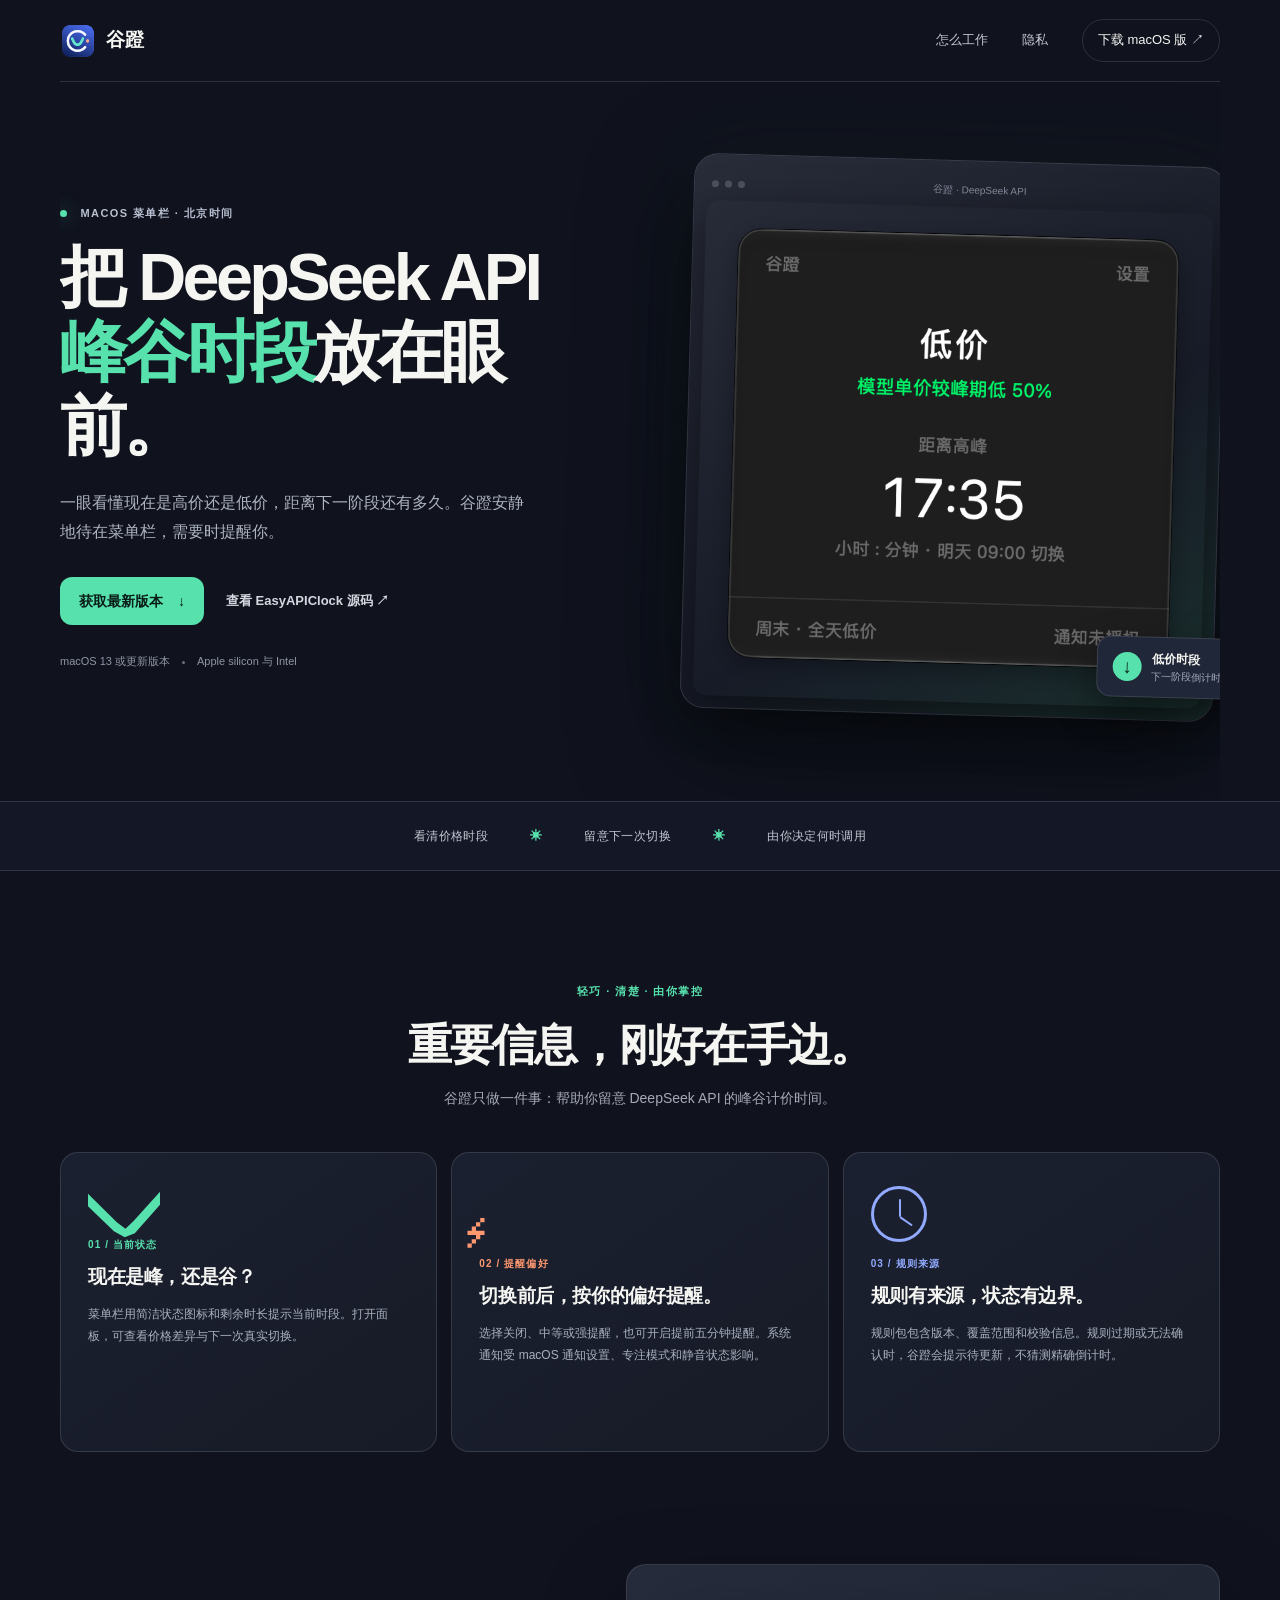
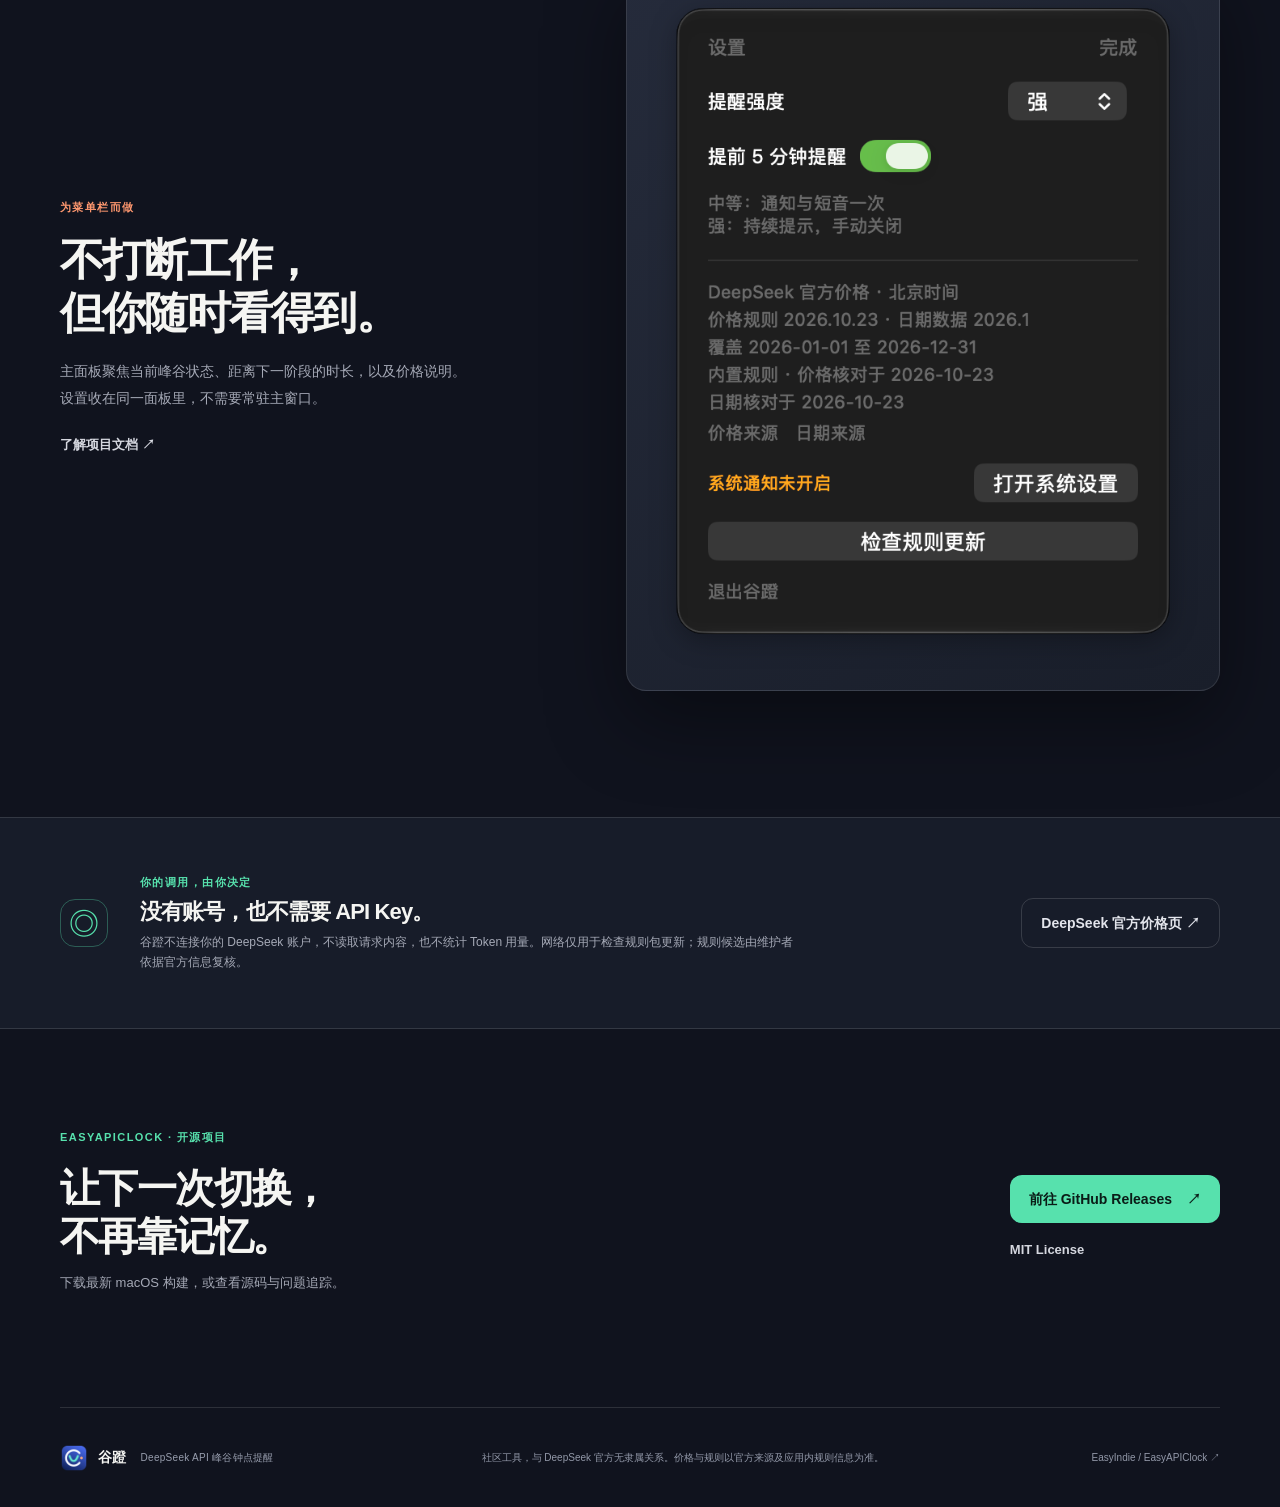
==== site/index.html @ 129c4038 "feat: prepare EasyAPIClock release and product site" ====
<!doctype html>
<html lang="zh-CN">
<head>
  <meta charset="utf-8">
  <meta name="viewport" content="width=device-width, initial-scale=1">
  <meta name="theme-color" content="#10131e">
  <meta name="description" content="谷蹬：常驻 macOS 菜单栏的 DeepSeek API 峰谷钟点提醒。查看当前价格时段、下一次切换倒计时，并按偏好接收提醒。">
  <title>谷蹬 — DeepSeek API 峰谷钟点提醒</title>
  <link rel="icon" type="image/png" href="assets/icon.png">
  <link rel="stylesheet" href="styles.css">
</head>
<body>
  <header class="nav wrap">
    <a class="brand" href="#top" aria-label="谷蹬首页">
      <img src="assets/icon.png" alt="" width="36" height="36">
      <span>谷蹬</span>
    </a>
    <nav aria-label="主导航">
      <a href="#how">怎么工作</a>
      <a href="#privacy">隐私</a>
      <a class="nav-cta" href="https://github.com/EasyIndie/EasyAPIClock/releases/latest">下载 macOS 版 <span aria-hidden="true">↗</span></a>
    </nav>
  </header>

  <main id="top">
    <section class="hero wrap">
      <div class="hero-copy">
        <p class="eyebrow"><span class="live-dot"></span> macOS 菜单栏 · 北京时间</p>
        <h1>把 DeepSeek API<br><span>峰谷时段</span>放在眼前。</h1>
        <p class="lead">一眼看懂现在是高价还是低价，距离下一阶段还有多久。谷蹬安静地待在菜单栏，需要时提醒你。</p>
        <div class="hero-actions">
          <a class="button primary" href="https://github.com/EasyIndie/EasyAPIClock/releases/latest">获取最新版本 <span aria-hidden="true">↓</span></a>
          <a class="text-link" href="https://github.com/EasyIndie/EasyAPIClock">查看 EasyAPIClock 源码 <span aria-hidden="true">↗</span></a>
        </div>
        <div class="requirements"><span>macOS 13 或更新版本</span><i></i><span>Apple silicon 与 Intel</span></div>
      </div>
      <div class="hero-visual" aria-label="谷蹬 macOS 菜单栏应用界面截图">
        <div class="window-chrome"><span></span><span></span><span></span><b>谷蹬 · DeepSeek API</b></div>
        <img class="panel-shot" src="assets/panel.png" alt="谷蹬主面板展示当前低价时段和距离下一峰期的剩余时间">
        <div class="floating-chip"><span class="chip-icon">↓</span><span><b>低价时段</b><small>下一阶段倒计时</small></span></div>
      </div>
    </section>

    <section class="ticker" aria-label="产品定位">
      <div class="wrap ticker-inner"><span>看清价格时段</span><b>✳</b><span>留意下一次切换</span><b>✳</b><span>由你决定何时调用</span></div>
    </section>

    <section class="section wrap" id="how">
      <div class="section-heading">
        <p class="eyebrow">轻巧 · 清楚 · 由你掌控</p>
        <h2>重要信息，刚好在手边。</h2>
        <p>谷蹬只做一件事：帮助你留意 DeepSeek API 的峰谷计价时间。</p>
      </div>
      <div class="feature-grid">
        <article class="feature-card green-card">
          <div class="feature-mark valley-mark" aria-hidden="true"><span></span></div>
          <p class="feature-number">01 / 当前状态</p>
          <h3>现在是峰，还是谷？</h3>
          <p>菜单栏用简洁状态图标和剩余时长提示当前时段。打开面板，可查看价格差异与下一次真实切换。</p>
        </article>
        <article class="feature-card coral-card">
          <div class="feature-mark bell-mark" aria-hidden="true">⌁</div>
          <p class="feature-number">02 / 提醒偏好</p>
          <h3>切换前后，按你的偏好提醒。</h3>
          <p>选择关闭、中等或强提醒，也可开启提前五分钟提醒。系统通知受 macOS 通知设置、专注模式和静音状态影响。</p>
        </article>
        <article class="feature-card blue-card">
          <div class="feature-mark clock-mark" aria-hidden="true"><span></span></div>
          <p class="feature-number">03 / 规则来源</p>
          <h3>规则有来源，状态有边界。</h3>
          <p>规则包包含版本、覆盖范围和校验信息。规则过期或无法确认时，谷蹬会提示待更新，不猜测精确倒计时。</p>
        </article>
      </div>
    </section>

    <section class="split-section wrap">
      <div class="split-copy">
        <p class="eyebrow">为菜单栏而做</p>
        <h2>不打断工作，<br>但你随时看得到。</h2>
        <p>主面板聚焦当前峰谷状态、距离下一阶段的时长，以及价格说明。设置收在同一面板里，不需要常驻主窗口。</p>
        <a class="text-link" href="https://github.com/EasyIndie/EasyAPIClock/tree/main/docs">了解项目文档 <span aria-hidden="true">↗</span></a>
      </div>
      <div class="settings-frame"><img src="assets/settings.png" alt="谷蹬设置面板：提醒强度、偏好与规则信息"></div>
    </section>

    <section class="privacy-section" id="privacy">
      <div class="wrap privacy-inner">
        <div class="privacy-symbol" aria-hidden="true">◎</div>
        <div><p class="eyebrow">你的调用，由你决定</p><h2>没有账号，也不需要 API Key。</h2><p>谷蹬不连接你的 DeepSeek 账户，不读取请求内容，也不统计 Token 用量。网络仅用于检查规则包更新；规则候选由维护者依据官方信息复核。</p></div>
        <a class="button ghost" href="https://api-docs.deepseek.com/zh-cn/quick_start/pricing/">DeepSeek 官方价格页 ↗</a>
      </div>
    </section>

    <section class="download wrap">
      <div><p class="eyebrow">EasyAPIClock · 开源项目</p><h2>让下一次切换，<br>不再靠记忆。</h2><p>下载最新 macOS 构建，或查看源码与问题追踪。</p></div>
      <div class="download-actions"><a class="button primary" href="https://github.com/EasyIndie/EasyAPIClock/releases/latest">前往 GitHub Releases <span aria-hidden="true">↗</span></a><a class="text-link" href="https://github.com/EasyIndie/EasyAPIClock/blob/main/LICENSE">MIT License</a></div>
    </section>
  </main>

  <footer class="footer wrap">
    <div class="footer-brand"><img src="assets/icon.png" width="28" height="28" alt=""><span>谷蹬</span><small>DeepSeek API 峰谷钟点提醒</small></div>
    <p>社区工具，与 DeepSeek 官方无隶属关系。价格与规则以官方来源及应用内规则信息为准。</p>
    <a href="https://github.com/EasyIndie/EasyAPIClock">EasyIndie / EasyAPIClock ↗</a>
  </footer>
</body>
</html>
---- site/styles.css ----
:root{color-scheme:dark;--ink:#f5f5f2;--muted:#a5a9b6;--base:#10131e;--panel:#181c2a;--line:rgba(255,255,255,.12);--mint:#57e1ad;--coral:#ff986f;--blue:#91aaff;--max:1160px}
*{box-sizing:border-box}
html{scroll-behavior:smooth}
body{margin:0;background:var(--base);color:var(--ink);font-family:-apple-system,BlinkMacSystemFont,"SF Pro Display","PingFang SC","Hiragino Sans GB",sans-serif;line-height:1.6}
a{color:inherit;text-decoration:none}
.wrap{width:min(var(--max),calc(100% - 56px));margin-inline:auto}
.nav{height:82px;display:flex;align-items:center;justify-content:space-between;border-bottom:1px solid var(--line)}
.brand,.footer-brand{display:flex;align-items:center;gap:10px;font-size:19px;font-weight:750;letter-spacing:.02em}.brand img,.footer-brand img{border-radius:10px}
nav{display:flex;align-items:center;gap:34px;color:#c1c4cf;font-size:13px}nav a:hover,.text-link:hover{color:var(--mint)}.nav-cta{padding:10px 15px;border:1px solid var(--line);border-radius:999px;color:var(--ink)}
.hero{min-height:670px;padding-block:78px 86px;display:grid;grid-template-columns:1fr .94fr;align-items:center;gap:60px;overflow:hidden}
.eyebrow{margin:0 0 18px;color:#b8bfd0;font-size:11px;font-weight:700;letter-spacing:.13em;text-transform:uppercase}.live-dot{display:inline-block;width:7px;height:7px;margin-right:9px;background:var(--mint);border-radius:50%;box-shadow:0 0 18px #57e1ad88}
h1{margin:0;font-size:clamp(46px,5.2vw,70px);line-height:1.12;letter-spacing:-.055em;font-weight:720}h1 span{color:var(--mint)}.lead{max-width:470px;margin:24px 0 30px;color:#aeb3c1;font-size:16px;line-height:1.85}
.hero-actions,.download-actions{display:flex;align-items:center;gap:22px}.button{display:inline-flex;align-items:center;justify-content:center;gap:15px;padding:13px 19px;border-radius:12px;font-weight:700;font-size:14px;transition:transform .2s,background .2s}.button:hover{transform:translateY(-2px)}.primary{background:var(--mint);color:#0a1c17}.primary:hover{background:#79f0c3}.text-link{font-size:13px;font-weight:650;color:#d5d7df}.requirements{margin-top:28px;display:flex;align-items:center;gap:12px;color:#8f95a5;font-size:11px}.requirements i{width:3px;height:3px;border-radius:50%;background:#697082}
.hero-visual{position:relative;padding:12px;background:linear-gradient(145deg,#292d3a,#171b27 60%,#1a302d);border:1px solid #3a3d4b;border-radius:24px;box-shadow:0 35px 100px #0008,0 0 90px #58e1ad0b;transform:rotate(1.6deg)}.window-chrome{height:34px;display:flex;align-items:center;gap:6px;padding-inline:5px;color:#818797;font-size:10px}.window-chrome>span{width:7px;height:7px;background:#4a4f5d;border-radius:50%}.window-chrome>b{margin-left:auto;margin-right:auto;font-weight:500}.panel-shot{display:block;width:100%;border-radius:13px;box-shadow:0 15px 50px #0007}.floating-chip{position:absolute;right:-25px;bottom:22px;display:flex;align-items:center;gap:10px;padding:12px 15px;background:#202738;border:1px solid #ffffff20;border-radius:14px;box-shadow:0 16px 38px #0007}.chip-icon{width:29px;height:29px;display:grid;place-items:center;border-radius:50%;background:var(--mint);color:#0e241c;font-size:19px;font-weight:800}.floating-chip b,.floating-chip small{display:block}.floating-chip b{font-size:12px}.floating-chip small{color:#a4aaba;font-size:10px}
.ticker{border-block:1px solid var(--line);background:#141826}.ticker-inner{height:68px;display:flex;align-items:center;justify-content:center;gap:42px;color:#c2c6d2;font-size:12px;letter-spacing:.03em}.ticker b{color:var(--mint);font-size:12px}
.section{padding-block:112px}.section-heading{text-align:center;margin-bottom:43px}.section-heading .eyebrow{color:var(--mint)}h2{margin:0;font-size:clamp(30px,4vw,44px);line-height:1.2;letter-spacing:-.04em}.section-heading>p:last-child{margin:15px 0 0;color:var(--muted);font-size:14px}
.feature-grid{display:grid;grid-template-columns:repeat(3,1fr);gap:14px}.feature-card{min-height:300px;padding:27px 27px 30px;border:1px solid var(--line);border-radius:18px;background:linear-gradient(145deg,#1b2030,#171b27)}.green-card{--accent:var(--mint)}.coral-card{--accent:var(--coral)}.blue-card{--accent:var(--blue)}.feature-mark{height:76px;color:var(--accent)}.valley-mark{position:relative;width:72px;height:50px;margin-top:7px}.valley-mark:before{content:"";position:absolute;inset:0;background:var(--accent);clip-path:polygon(0 13%,21% 43%,40% 70%,52% 83%,63% 68%,100% 9%,100% 35%,65% 92%,51% 100%,36% 88%,0 38%)}.bell-mark{font-size:68px;line-height:1;transform:rotate(90deg);transform-origin:left center}.clock-mark{width:56px;height:56px;border:3px solid var(--accent);border-radius:50%;position:relative;margin:6px 0 14px}.clock-mark:before,.clock-mark:after{content:"";position:absolute;left:25px;top:10px;width:2px;height:18px;border-radius:4px;background:var(--accent);transform-origin:bottom}.clock-mark:after{transform:rotate(125deg);height:15px;top:13px}.feature-number{margin:0 0 9px;color:var(--accent);font-size:10px;font-weight:700;letter-spacing:.11em}.feature-card h3{margin:0 0 10px;font-size:19px;letter-spacing:-.02em}.feature-card>p:last-child{margin:0;color:#aab0be;font-size:12px;line-height:1.85}
.split-section{display:grid;grid-template-columns:.8fr 1fr;gap:90px;align-items:center;padding-bottom:126px}.split-copy .eyebrow{color:var(--coral)}.split-copy h2{margin-bottom:18px}.split-copy>p:not(.eyebrow){max-width:410px;margin:0 0 20px;color:var(--muted);font-size:14px;line-height:1.9}.settings-frame{padding:13px;background:linear-gradient(145deg,#252b3b,#191e2a);border:1px solid #ffffff1b;border-radius:20px;box-shadow:0 30px 80px #0006}.settings-frame img{display:block;width:100%;border-radius:12px}
.privacy-section{padding-block:56px;background:#171c29;border-block:1px solid var(--line)}.privacy-inner{display:grid;grid-template-columns:54px 1fr auto;gap:26px;align-items:center}.privacy-symbol{width:48px;height:48px;display:grid;place-items:center;border:1px solid #57e1ad55;border-radius:15px;color:var(--mint);font-size:30px}.privacy-inner .eyebrow{margin-bottom:7px;color:var(--mint)}.privacy-inner h2{font-size:22px}.privacy-inner p:last-child{max-width:660px;margin:8px 0 0;color:var(--muted);font-size:12px}.ghost{border:1px solid #ffffff24;color:#e3e5ec;white-space:nowrap}.ghost:hover{background:#ffffff0a}
.download{padding-block:100px;display:flex;align-items:center;justify-content:space-between}.download .eyebrow{color:var(--mint)}.download h2{font-size:40px}.download p:last-child{color:var(--muted);font-size:13px}.download-actions{align-items:flex-start;flex-direction:column;gap:17px}
.footer{min-height:100px;border-top:1px solid var(--line);display:flex;align-items:center;justify-content:space-between;gap:24px;color:#9298a8;font-size:10px}.footer-brand{color:var(--ink);font-size:14px}.footer-brand small{margin-left:4px;color:#979dad;font-size:10px;font-weight:450}.footer>p{max-width:420px}.footer>a{white-space:nowrap}
@media(max-width:850px){.hero{grid-template-columns:1fr;gap:46px;padding-top:65px}.hero-copy{max-width:620px}.hero-visual{max-width:580px;margin-inline:auto}.feature-grid{grid-template-columns:1fr}.feature-card{min-height:250px}.split-section{grid-template-columns:1fr;gap:35px}.split-copy{max-width:600px}.privacy-inner{grid-template-columns:48px 1fr}.privacy-inner .button{grid-column:2;justify-self:start}.download{gap:30px}}
@media(max-width:560px){.wrap{width:min(100% - 36px,var(--max))}.nav{height:68px}.brand{font-size:17px}nav{gap:12px}nav>a:not(.nav-cta){display:none}.nav-cta{padding:8px 11px;font-size:11px}.hero{min-height:auto;padding-block:58px 68px;gap:39px}h1{font-size:45px}.lead{font-size:14px}.hero-actions{align-items:flex-start;flex-direction:column;gap:15px}.floating-chip{right:-8px;bottom:14px}.ticker-inner{height:59px;gap:12px;font-size:9px}.section{padding-block:78px}.section-heading{margin-bottom:27px}.feature-card{padding:22px;min-height:0}.split-section{padding-bottom:80px}.privacy-section{padding-block:36px}.privacy-inner{gap:15px}.privacy-inner h2{font-size:18px}.privacy-inner p:last-child{font-size:11px}.download{padding-block:75px;align-items:flex-start;flex-direction:column}.download h2{font-size:34px}.footer{padding-block:20px;align-items:flex-start;flex-direction:column;gap:8px}.footer>p{margin:0}.footer-brand small{display:none}}
@media(prefers-reduced-motion:reduce){html{scroll-behavior:auto}*,*:before,*:after{transition:none!important}}
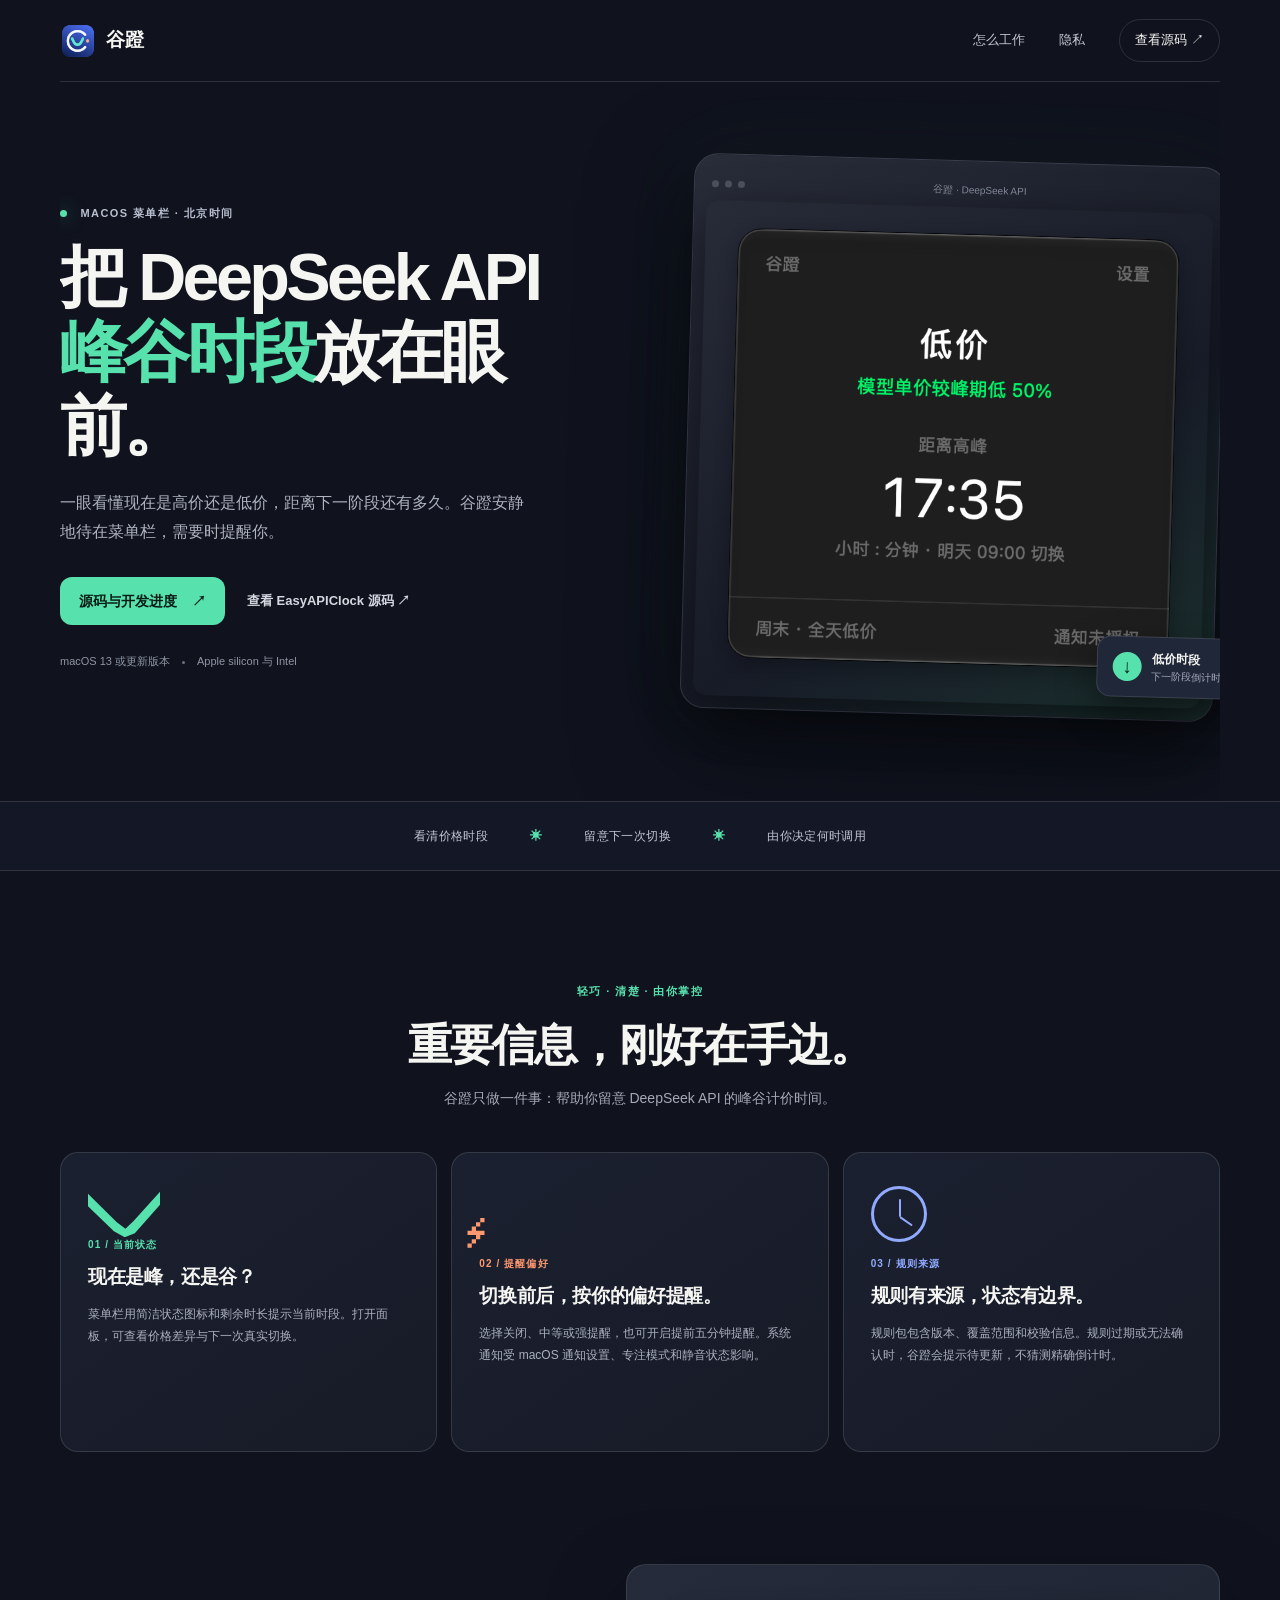
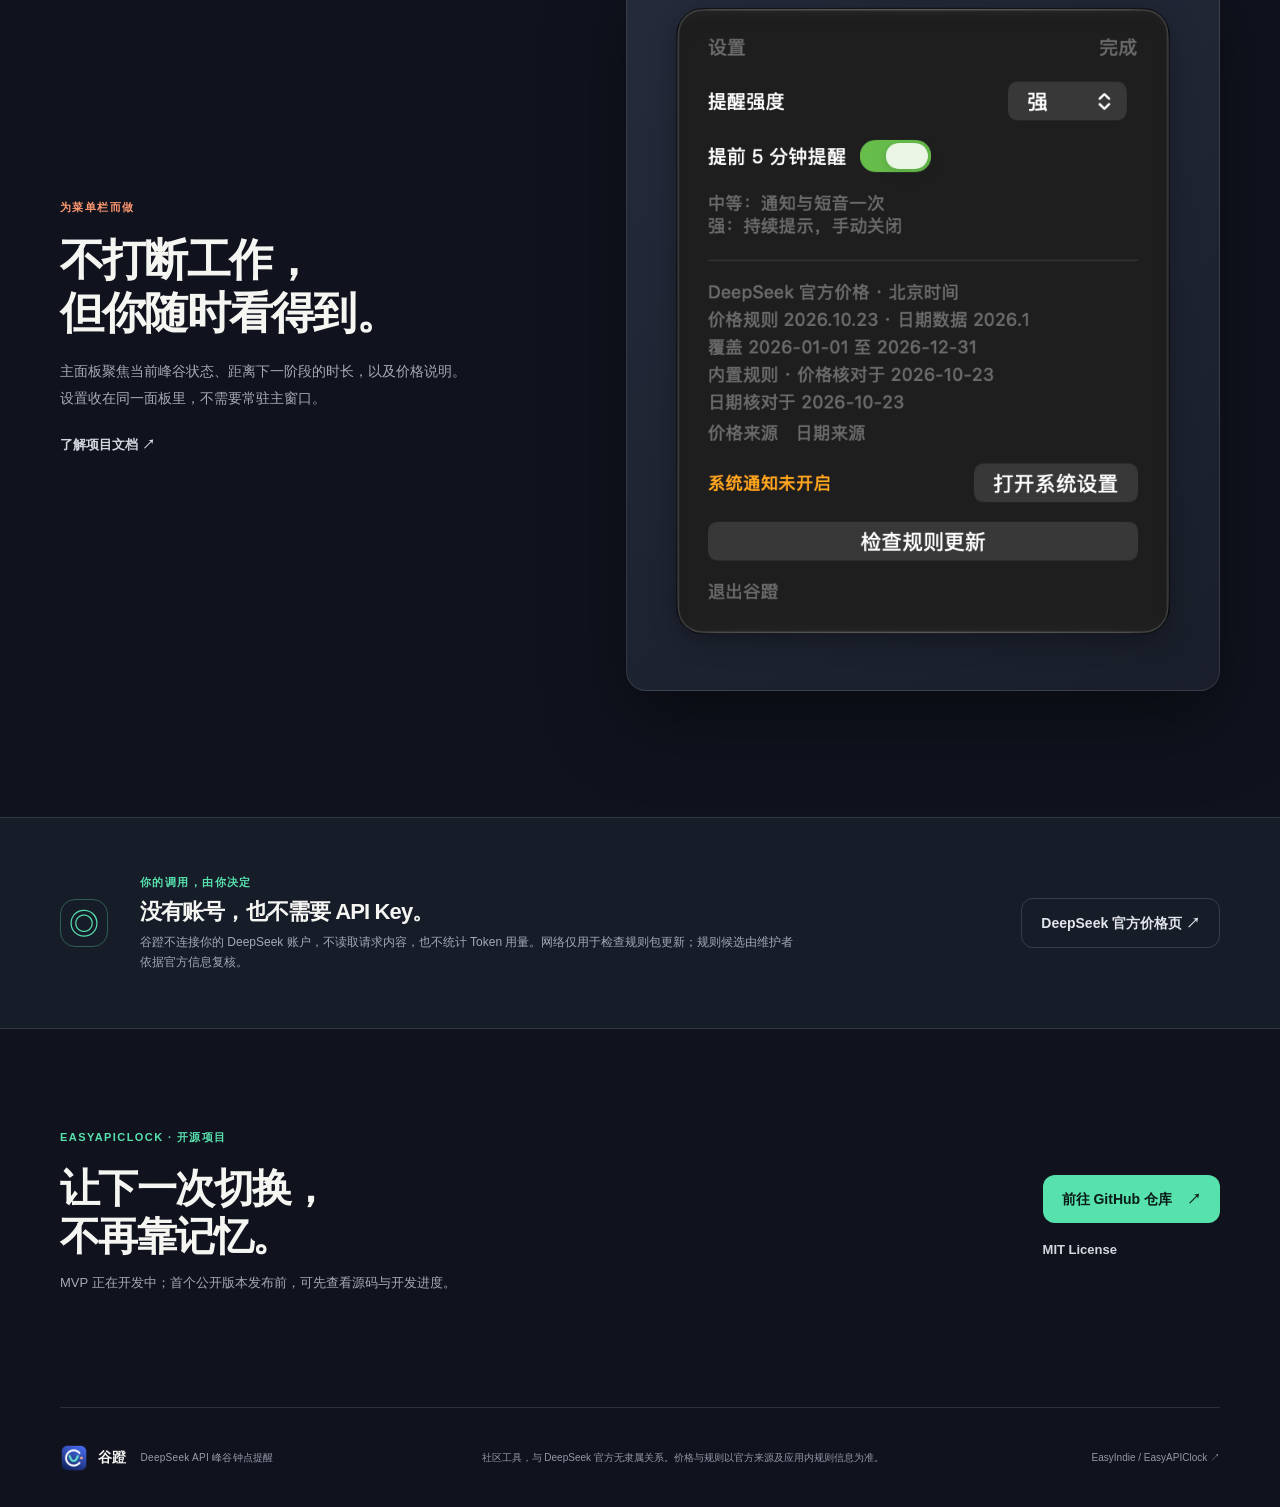
==== commit a738926a: "chore: remove public v0.1.0 release and update download copy Delete the only public GitHub Release (" ====
--- a/site/index.html
+++ b/site/index.html
@@ -18,7 +18,7 @@
     <nav aria-label="主导航">
       <a href="#how">怎么工作</a>
       <a href="#privacy">隐私</a>
-      <a class="nav-cta" href="https://github.com/EasyIndie/EasyAPIClock/releases/latest">下载 macOS 版 <span aria-hidden="true">↗</span></a>
+      <a class="nav-cta" href="https://github.com/EasyIndie/EasyAPIClock">查看源码 <span aria-hidden="true">↗</span></a>
     </nav>
   </header>
 
@@ -29,7 +29,7 @@
         <h1>把 DeepSeek API<br><span>峰谷时段</span>放在眼前。</h1>
         <p class="lead">一眼看懂现在是高价还是低价，距离下一阶段还有多久。谷蹬安静地待在菜单栏，需要时提醒你。</p>
         <div class="hero-actions">
-          <a class="button primary" href="https://github.com/EasyIndie/EasyAPIClock/releases/latest">获取最新版本 <span aria-hidden="true">↓</span></a>
+          <a class="button primary" href="https://github.com/EasyIndie/EasyAPIClock">源码与开发进度 <span aria-hidden="true">↗</span></a>
           <a class="text-link" href="https://github.com/EasyIndie/EasyAPIClock">查看 EasyAPIClock 源码 <span aria-hidden="true">↗</span></a>
         </div>
         <div class="requirements"><span>macOS 13 或更新版本</span><i></i><span>Apple silicon 与 Intel</span></div>
@@ -92,8 +92,8 @@
     </section>
 
     <section class="download wrap">
-      <div><p class="eyebrow">EasyAPIClock · 开源项目</p><h2>让下一次切换，<br>不再靠记忆。</h2><p>下载最新 macOS 构建，或查看源码与问题追踪。</p></div>
-      <div class="download-actions"><a class="button primary" href="https://github.com/EasyIndie/EasyAPIClock/releases/latest">前往 GitHub Releases <span aria-hidden="true">↗</span></a><a class="text-link" href="https://github.com/EasyIndie/EasyAPIClock/blob/main/LICENSE">MIT License</a></div>
+      <div><p class="eyebrow">EasyAPIClock · 开源项目</p><h2>让下一次切换，<br>不再靠记忆。</h2><p>MVP 正在开发中；首个公开版本发布前，可先查看源码与开发进度。</p></div>
+      <div class="download-actions"><a class="button primary" href="https://github.com/EasyIndie/EasyAPIClock">前往 GitHub 仓库 <span aria-hidden="true">↗</span></a><a class="text-link" href="https://github.com/EasyIndie/EasyAPIClock/blob/main/LICENSE">MIT License</a></div>
     </section>
   </main>
 
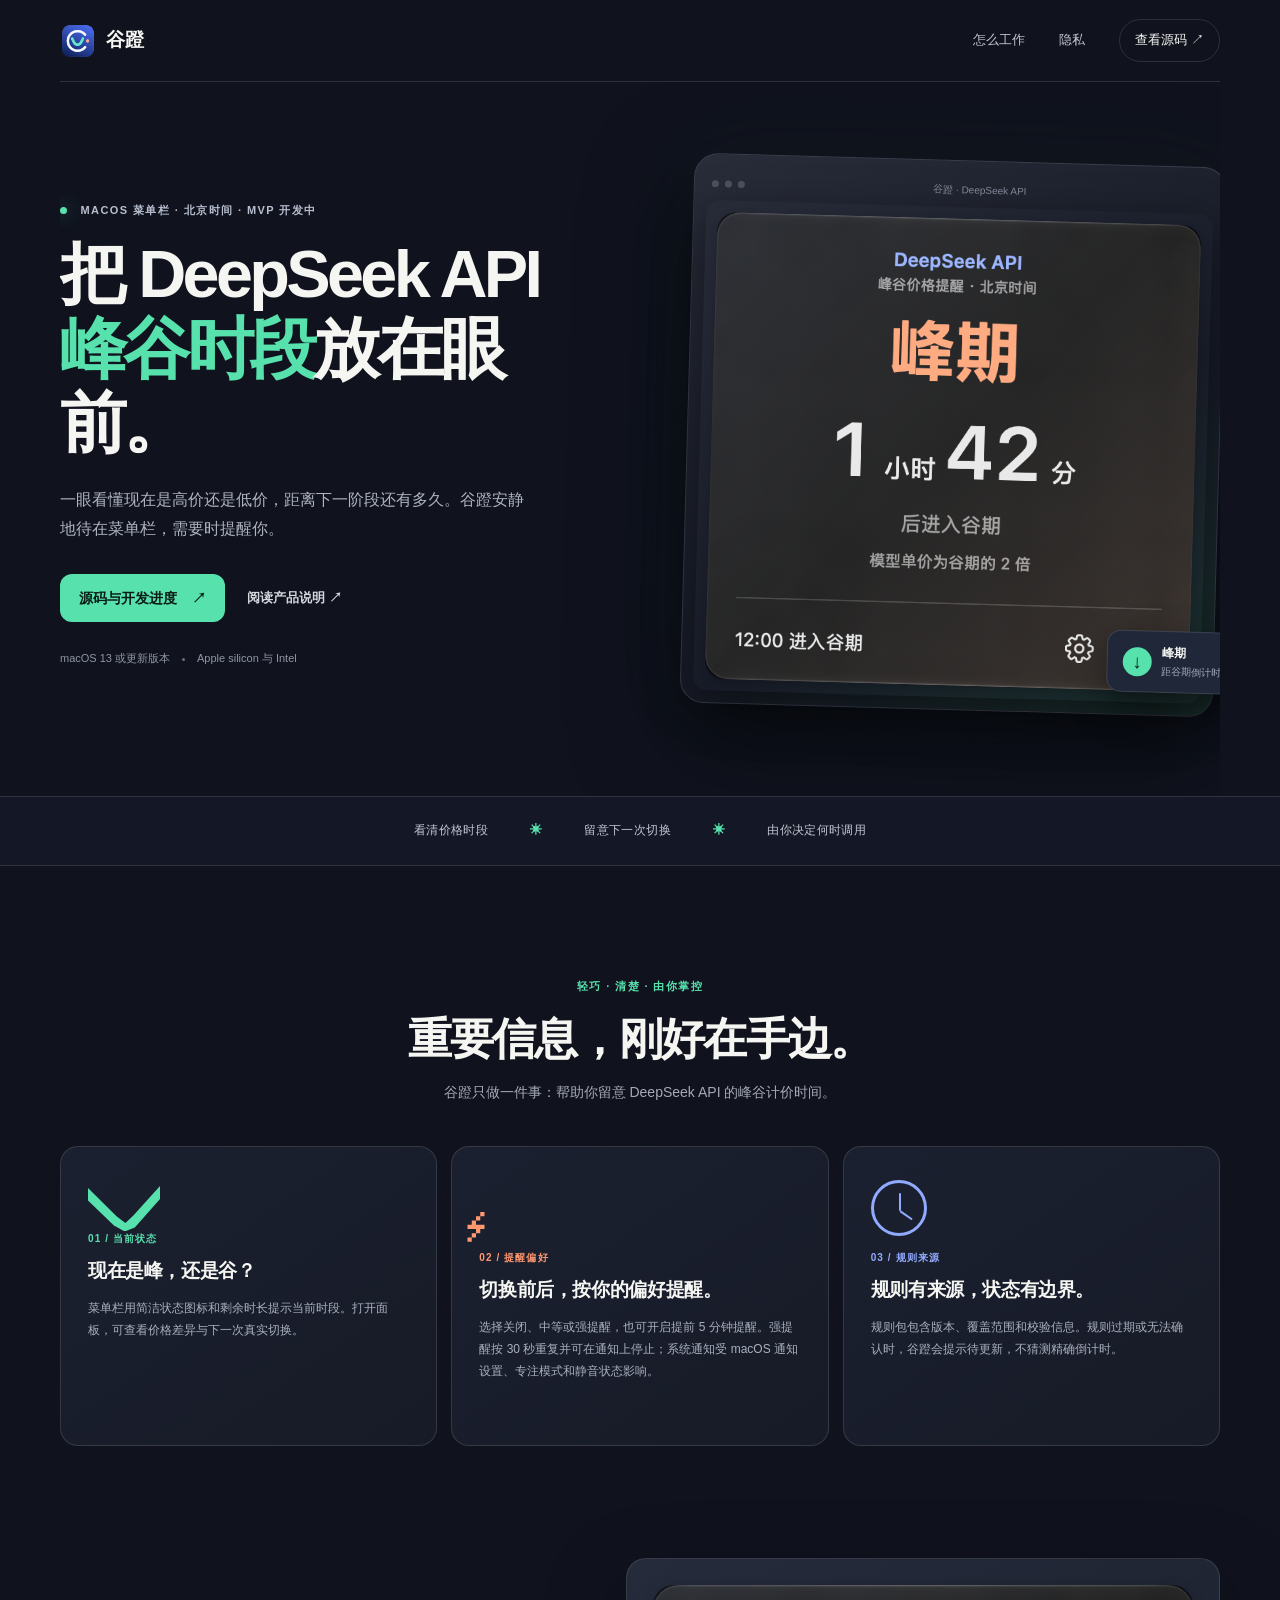
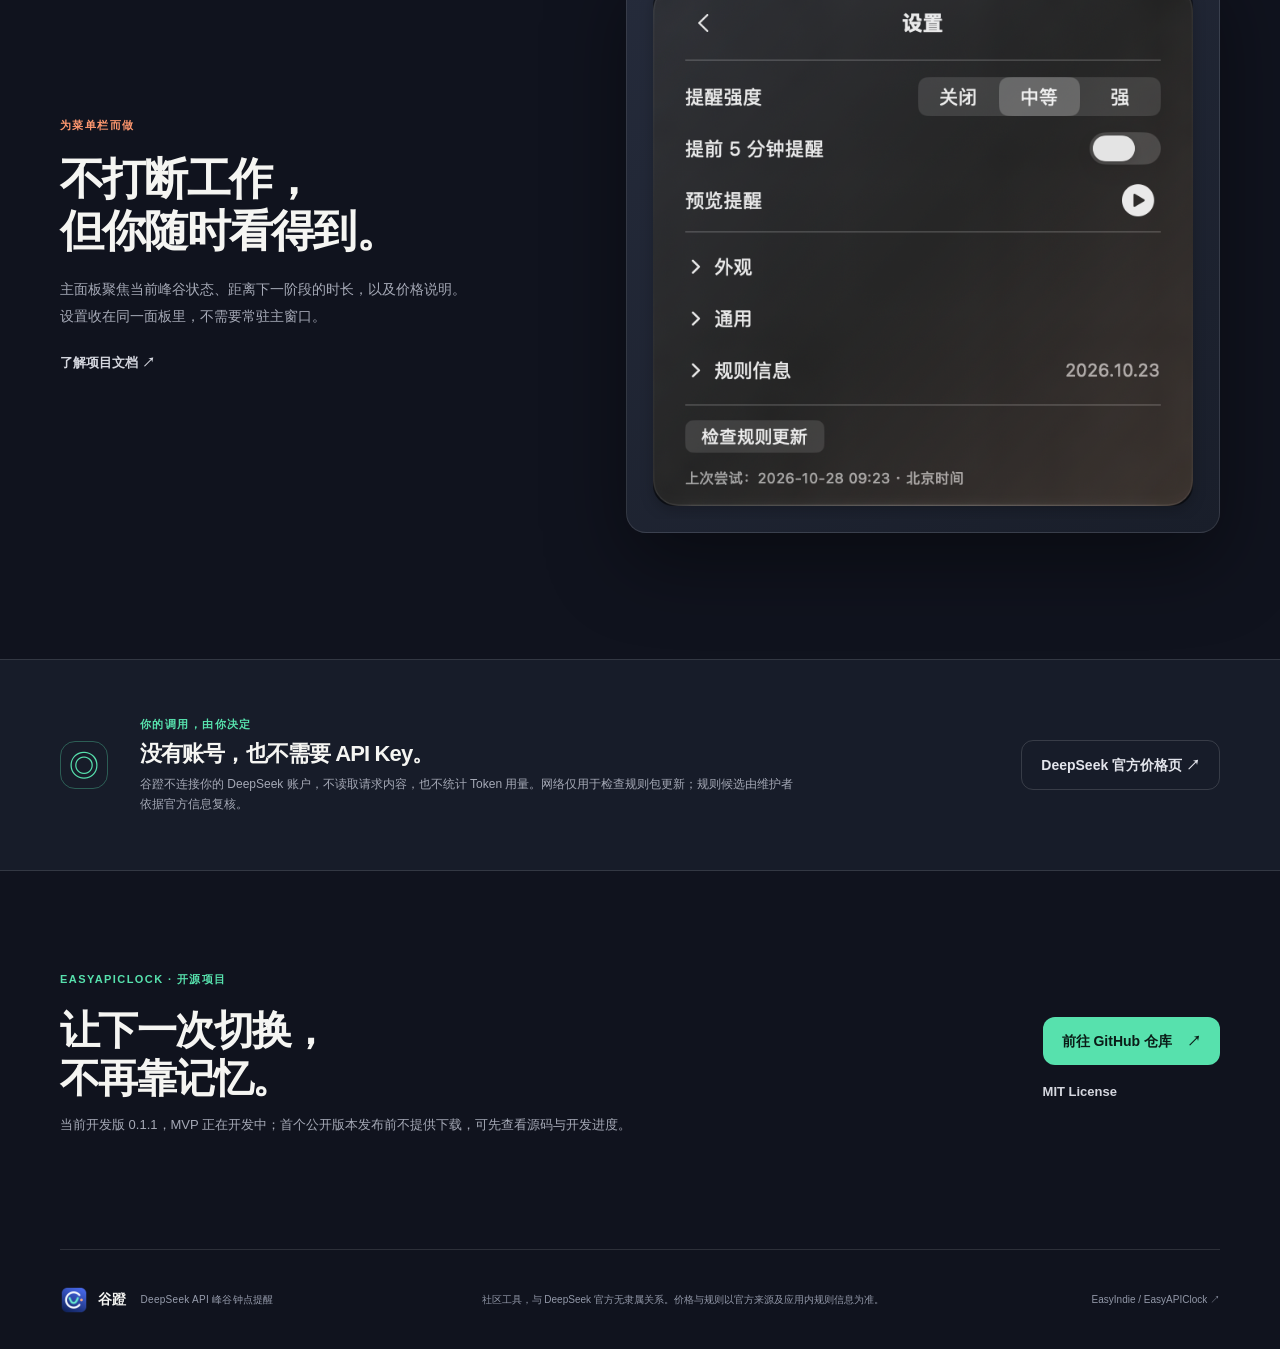
==== commit a5b4deb3: "docs: refresh screenshots and product page for 0.1.1 Replace the outdated 304pt screenshots with cur" ====
--- a/site/index.html
+++ b/site/index.html
@@ -4,7 +4,7 @@
   <meta charset="utf-8">
   <meta name="viewport" content="width=device-width, initial-scale=1">
   <meta name="theme-color" content="#10131e">
-  <meta name="description" content="谷蹬：常驻 macOS 菜单栏的 DeepSeek API 峰谷钟点提醒。查看当前价格时段、下一次切换倒计时，并按偏好接收提醒。">
+  <meta name="description" content="谷蹬：常驻 macOS 菜单栏的 DeepSeek API 峰谷钟点提醒（MVP 开发中）。查看当前价格时段、下一次切换倒计时，并按偏好接收提醒。">
   <title>谷蹬 — DeepSeek API 峰谷钟点提醒</title>
   <link rel="icon" type="image/png" href="assets/icon.png">
   <link rel="stylesheet" href="styles.css">
@@ -25,19 +25,19 @@
   <main id="top">
     <section class="hero wrap">
       <div class="hero-copy">
-        <p class="eyebrow"><span class="live-dot"></span> macOS 菜单栏 · 北京时间</p>
+        <p class="eyebrow"><span class="live-dot"></span> macOS 菜单栏 · 北京时间 · MVP 开发中</p>
         <h1>把 DeepSeek API<br><span>峰谷时段</span>放在眼前。</h1>
         <p class="lead">一眼看懂现在是高价还是低价，距离下一阶段还有多久。谷蹬安静地待在菜单栏，需要时提醒你。</p>
         <div class="hero-actions">
           <a class="button primary" href="https://github.com/EasyIndie/EasyAPIClock">源码与开发进度 <span aria-hidden="true">↗</span></a>
-          <a class="text-link" href="https://github.com/EasyIndie/EasyAPIClock">查看 EasyAPIClock 源码 <span aria-hidden="true">↗</span></a>
+          <a class="text-link" href="https://github.com/EasyIndie/EasyAPIClock/blob/main/docs/product/overview.md">阅读产品说明 <span aria-hidden="true">↗</span></a>
         </div>
         <div class="requirements"><span>macOS 13 或更新版本</span><i></i><span>Apple silicon 与 Intel</span></div>
       </div>
       <div class="hero-visual" aria-label="谷蹬 macOS 菜单栏应用界面截图">
         <div class="window-chrome"><span></span><span></span><span></span><b>谷蹬 · DeepSeek API</b></div>
-        <img class="panel-shot" src="assets/panel.png" alt="谷蹬主面板展示当前低价时段和距离下一峰期的剩余时间">
-        <div class="floating-chip"><span class="chip-icon">↓</span><span><b>低价时段</b><small>下一阶段倒计时</small></span></div>
+        <img class="panel-shot" src="assets/panel.png" alt="谷蹬主面板展示当前峰期、价格基准与距离下一谷期的时间">
+        <div class="floating-chip"><span class="chip-icon">↓</span><span><b>峰期</b><small>距谷期倒计时</small></span></div>
       </div>
     </section>
 
@@ -62,7 +62,7 @@
           <div class="feature-mark bell-mark" aria-hidden="true">⌁</div>
           <p class="feature-number">02 / 提醒偏好</p>
           <h3>切换前后，按你的偏好提醒。</h3>
-          <p>选择关闭、中等或强提醒，也可开启提前五分钟提醒。系统通知受 macOS 通知设置、专注模式和静音状态影响。</p>
+          <p>选择关闭、中等或强提醒，也可开启提前 5 分钟提醒。强提醒按 30 秒重复并可在通知上停止；系统通知受 macOS 通知设置、专注模式和静音状态影响。</p>
         </article>
         <article class="feature-card blue-card">
           <div class="feature-mark clock-mark" aria-hidden="true"><span></span></div>
@@ -80,7 +80,7 @@
         <p>主面板聚焦当前峰谷状态、距离下一阶段的时长，以及价格说明。设置收在同一面板里，不需要常驻主窗口。</p>
         <a class="text-link" href="https://github.com/EasyIndie/EasyAPIClock/tree/main/docs">了解项目文档 <span aria-hidden="true">↗</span></a>
       </div>
-      <div class="settings-frame"><img src="assets/settings.png" alt="谷蹬设置面板：提醒强度、偏好与规则信息"></div>
+      <div class="settings-frame"><img src="assets/settings.png" alt="谷蹬设置面板：提醒强度、提前提醒、预览与规则检查"></div>
     </section>
 
     <section class="privacy-section" id="privacy">
@@ -92,7 +92,7 @@
     </section>
 
     <section class="download wrap">
-      <div><p class="eyebrow">EasyAPIClock · 开源项目</p><h2>让下一次切换，<br>不再靠记忆。</h2><p>MVP 正在开发中；首个公开版本发布前，可先查看源码与开发进度。</p></div>
+      <div><p class="eyebrow">EasyAPIClock · 开源项目</p><h2>让下一次切换，<br>不再靠记忆。</h2><p>当前开发版 0.1.1，MVP 正在开发中；首个公开版本发布前不提供下载，可先查看源码与开发进度。</p></div>
       <div class="download-actions"><a class="button primary" href="https://github.com/EasyIndie/EasyAPIClock">前往 GitHub 仓库 <span aria-hidden="true">↗</span></a><a class="text-link" href="https://github.com/EasyIndie/EasyAPIClock/blob/main/LICENSE">MIT License</a></div>
     </section>
   </main>
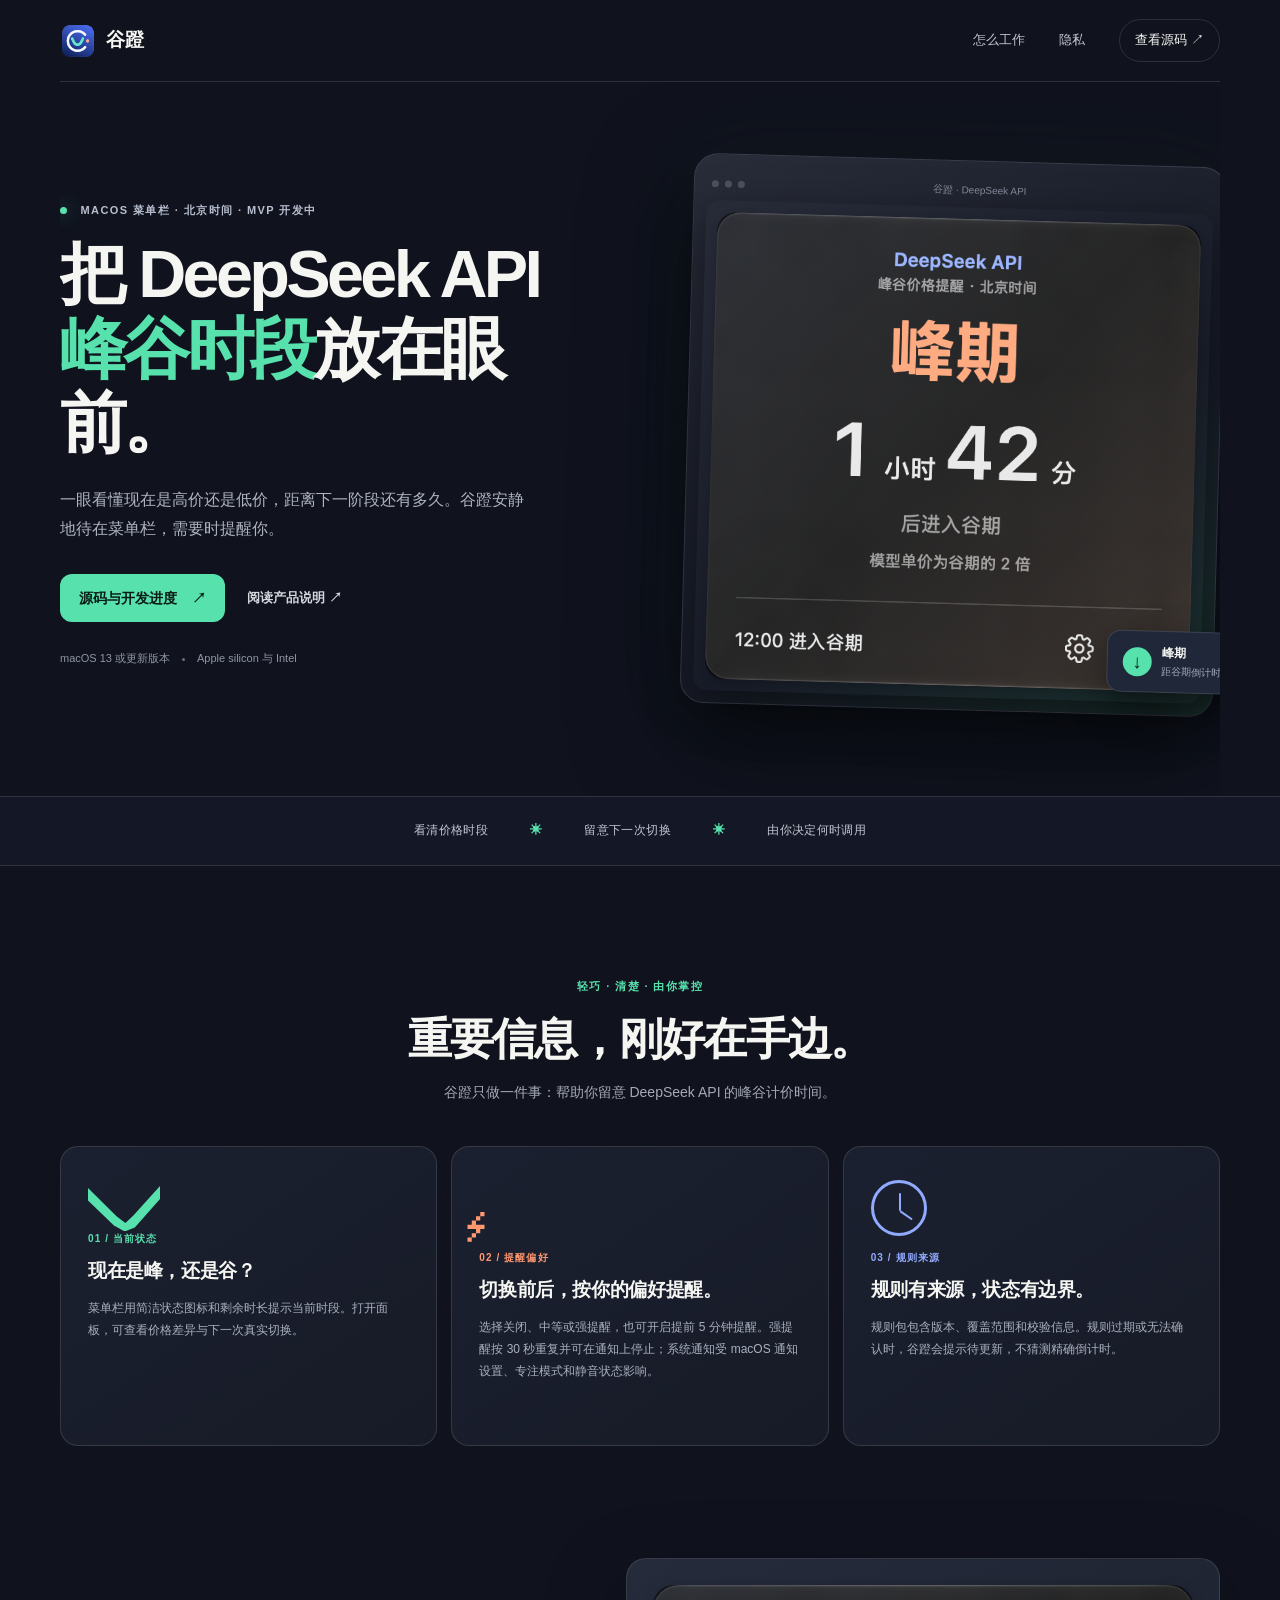
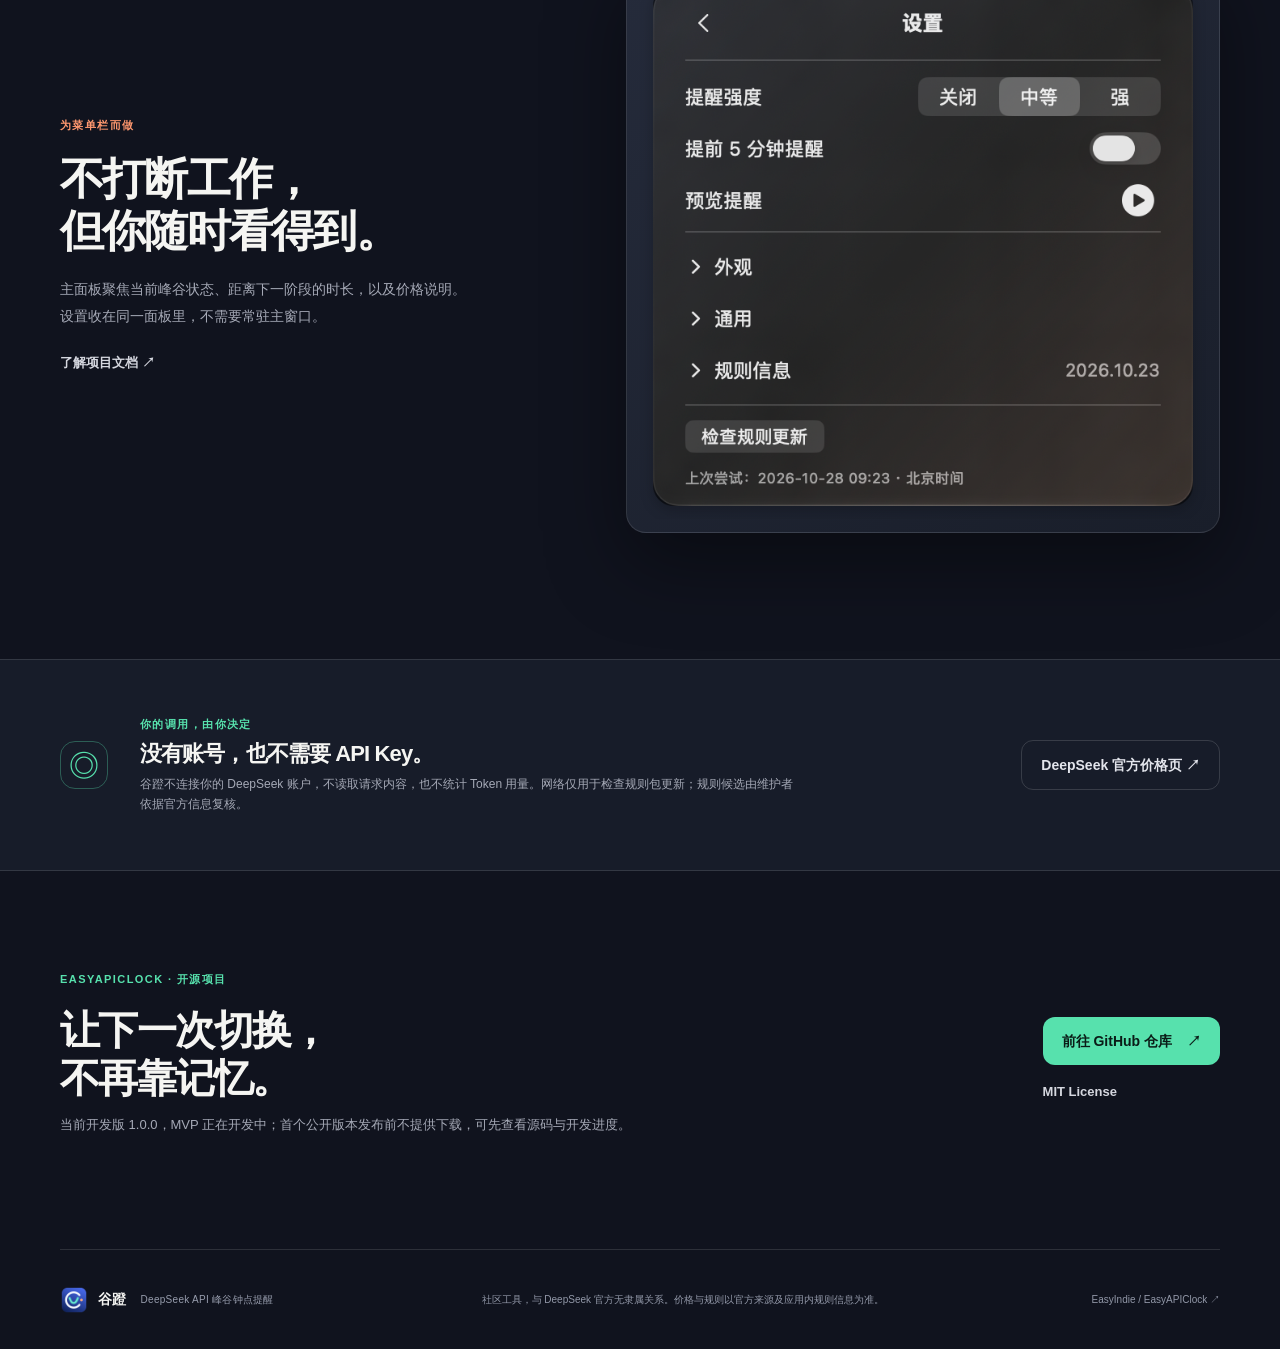
==== commit fb44aefa: "chore: set MVP scope to 1.0.0 (macOS only) Raise MARKETING_VERSION to 1.0.0 / build 4, record the 1." ====
--- a/site/index.html
+++ b/site/index.html
@@ -92,7 +92,7 @@
     </section>
 
     <section class="download wrap">
-      <div><p class="eyebrow">EasyAPIClock · 开源项目</p><h2>让下一次切换，<br>不再靠记忆。</h2><p>当前开发版 0.1.1，MVP 正在开发中；首个公开版本发布前不提供下载，可先查看源码与开发进度。</p></div>
+      <div><p class="eyebrow">EasyAPIClock · 开源项目</p><h2>让下一次切换，<br>不再靠记忆。</h2><p>当前开发版 1.0.0，MVP 正在开发中；首个公开版本发布前不提供下载，可先查看源码与开发进度。</p></div>
       <div class="download-actions"><a class="button primary" href="https://github.com/EasyIndie/EasyAPIClock">前往 GitHub 仓库 <span aria-hidden="true">↗</span></a><a class="text-link" href="https://github.com/EasyIndie/EasyAPIClock/blob/main/LICENSE">MIT License</a></div>
     </section>
   </main>
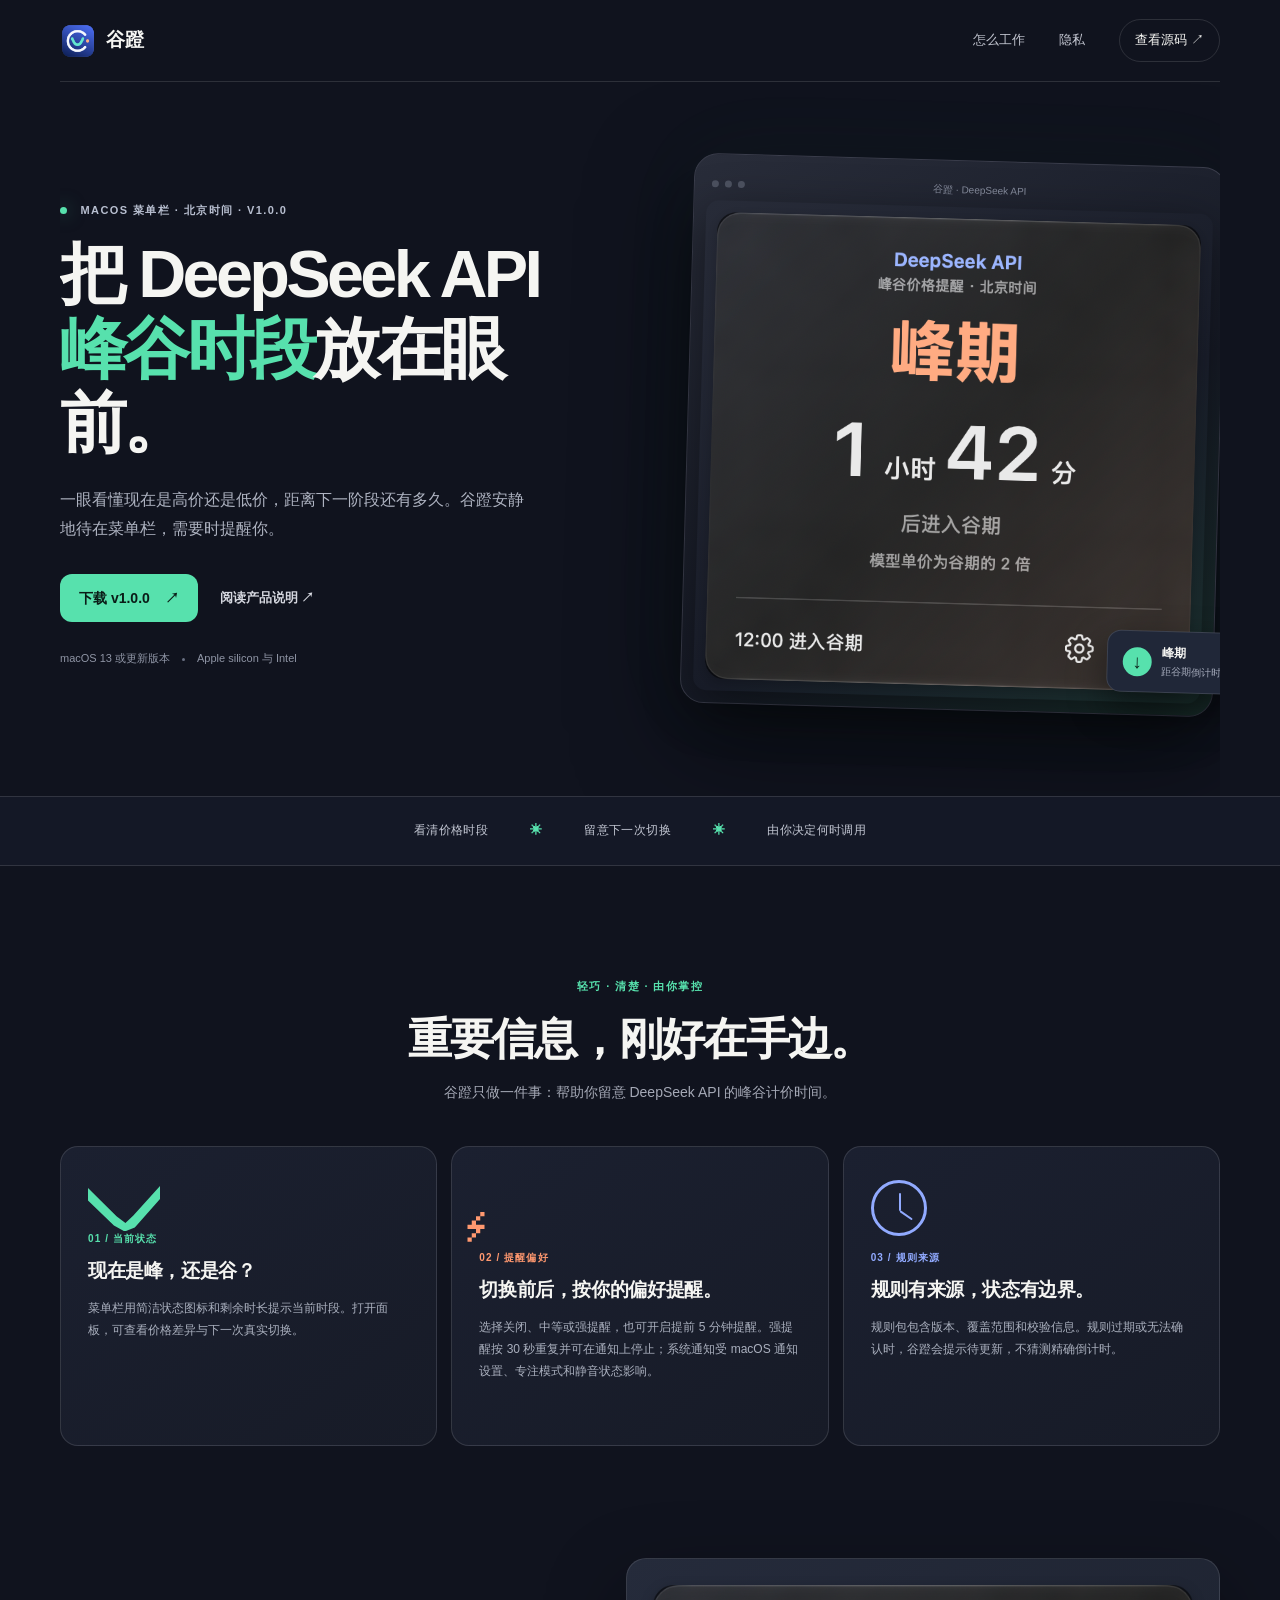
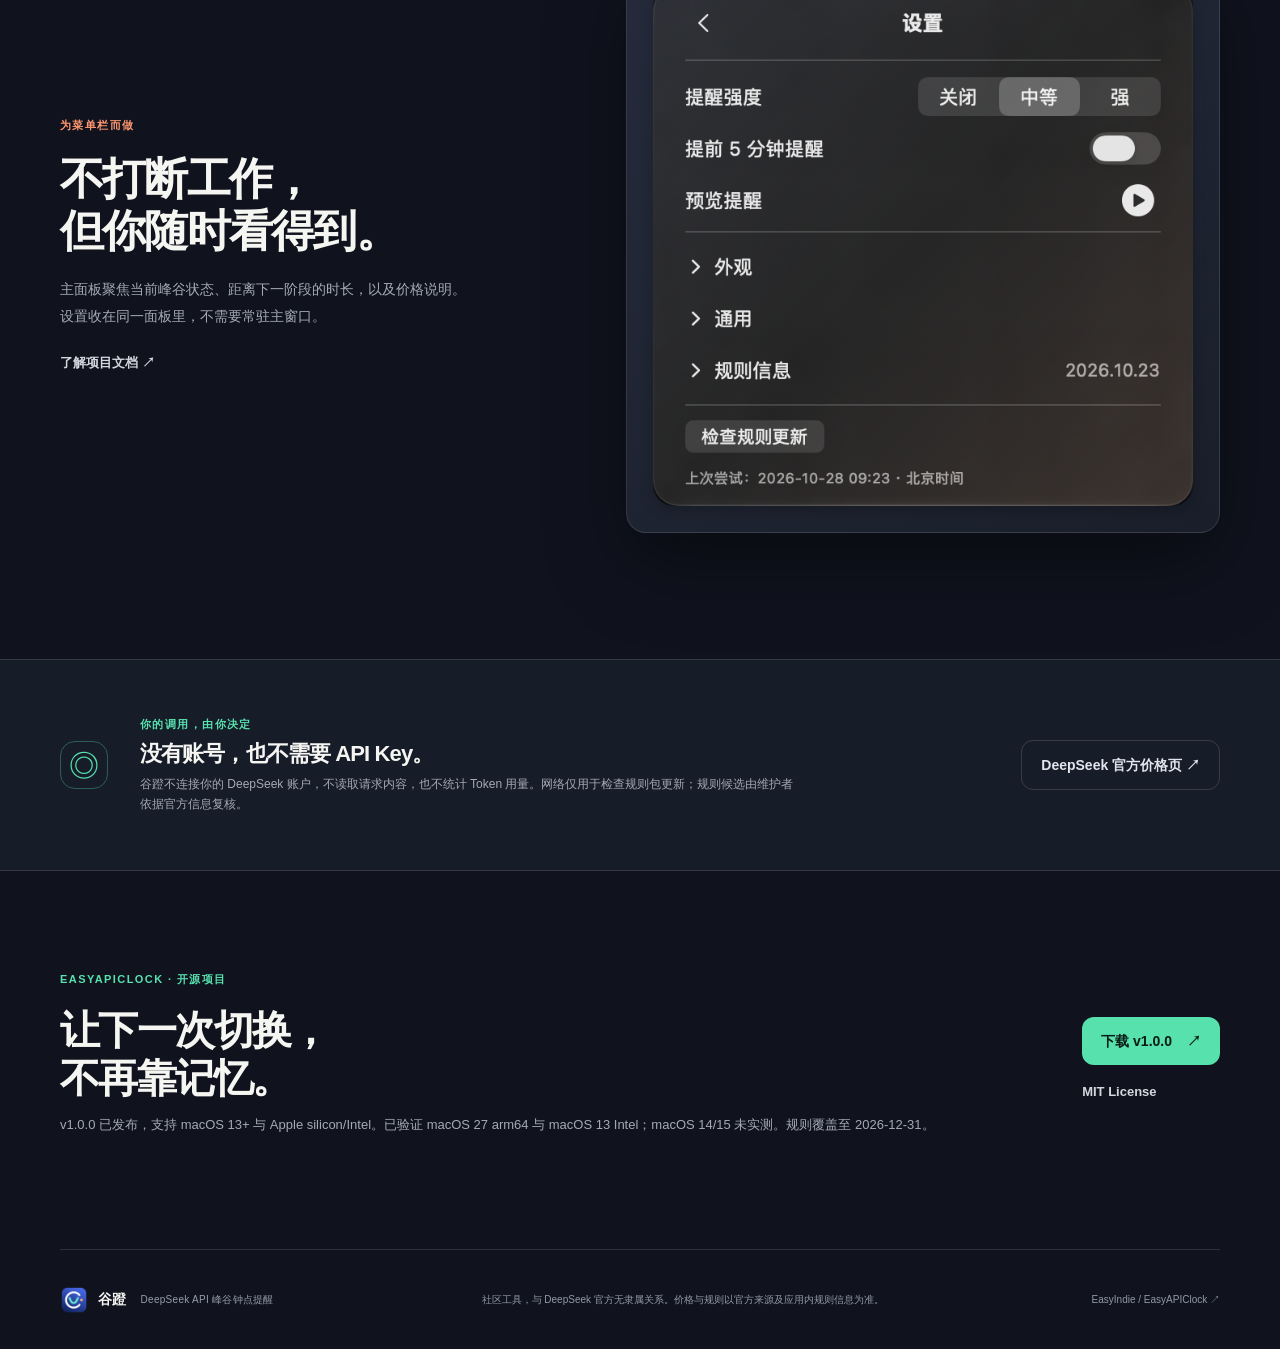
==== commit 131dab1f: "docs: publish v1.0.0 release status Update README, product page, task list, runbook and acceptance r" ====
--- a/site/index.html
+++ b/site/index.html
@@ -4,7 +4,7 @@
   <meta charset="utf-8">
   <meta name="viewport" content="width=device-width, initial-scale=1">
   <meta name="theme-color" content="#10131e">
-  <meta name="description" content="谷蹬：常驻 macOS 菜单栏的 DeepSeek API 峰谷钟点提醒（MVP 开发中）。查看当前价格时段、下一次切换倒计时，并按偏好接收提醒。">
+  <meta name="description" content="谷蹬：常驻 macOS 菜单栏的 DeepSeek API 峰谷钟点提醒。查看当前价格时段、下一次切换倒计时，并按偏好接收提醒。">
   <title>谷蹬 — DeepSeek API 峰谷钟点提醒</title>
   <link rel="icon" type="image/png" href="assets/icon.png">
   <link rel="stylesheet" href="styles.css">
@@ -25,11 +25,11 @@
   <main id="top">
     <section class="hero wrap">
       <div class="hero-copy">
-        <p class="eyebrow"><span class="live-dot"></span> macOS 菜单栏 · 北京时间 · MVP 开发中</p>
+        <p class="eyebrow"><span class="live-dot"></span> macOS 菜单栏 · 北京时间 · v1.0.0</p>
         <h1>把 DeepSeek API<br><span>峰谷时段</span>放在眼前。</h1>
         <p class="lead">一眼看懂现在是高价还是低价，距离下一阶段还有多久。谷蹬安静地待在菜单栏，需要时提醒你。</p>
         <div class="hero-actions">
-          <a class="button primary" href="https://github.com/EasyIndie/EasyAPIClock">源码与开发进度 <span aria-hidden="true">↗</span></a>
+          <a class="button primary" href="https://github.com/EasyIndie/EasyAPIClock/releases/latest">下载 v1.0.0 <span aria-hidden="true">↗</span></a>
           <a class="text-link" href="https://github.com/EasyIndie/EasyAPIClock/blob/main/docs/product/overview.md">阅读产品说明 <span aria-hidden="true">↗</span></a>
         </div>
         <div class="requirements"><span>macOS 13 或更新版本</span><i></i><span>Apple silicon 与 Intel</span></div>
@@ -92,8 +92,8 @@
     </section>
 
     <section class="download wrap">
-      <div><p class="eyebrow">EasyAPIClock · 开源项目</p><h2>让下一次切换，<br>不再靠记忆。</h2><p>当前开发版 1.0.0，MVP 正在开发中；首个公开版本发布前不提供下载，可先查看源码与开发进度。</p></div>
-      <div class="download-actions"><a class="button primary" href="https://github.com/EasyIndie/EasyAPIClock">前往 GitHub 仓库 <span aria-hidden="true">↗</span></a><a class="text-link" href="https://github.com/EasyIndie/EasyAPIClock/blob/main/LICENSE">MIT License</a></div>
+      <div><p class="eyebrow">EasyAPIClock · 开源项目</p><h2>让下一次切换，<br>不再靠记忆。</h2><p>v1.0.0 已发布，支持 macOS 13+ 与 Apple silicon/Intel。已验证 macOS 27 arm64 与 macOS 13 Intel；macOS 14/15 未实测。规则覆盖至 2026-12-31。</p></div>
+      <div class="download-actions"><a class="button primary" href="https://github.com/EasyIndie/EasyAPIClock/releases/latest">下载 v1.0.0 <span aria-hidden="true">↗</span></a><a class="text-link" href="https://github.com/EasyIndie/EasyAPIClock/blob/main/LICENSE">MIT License</a></div>
     </section>
   </main>
 
